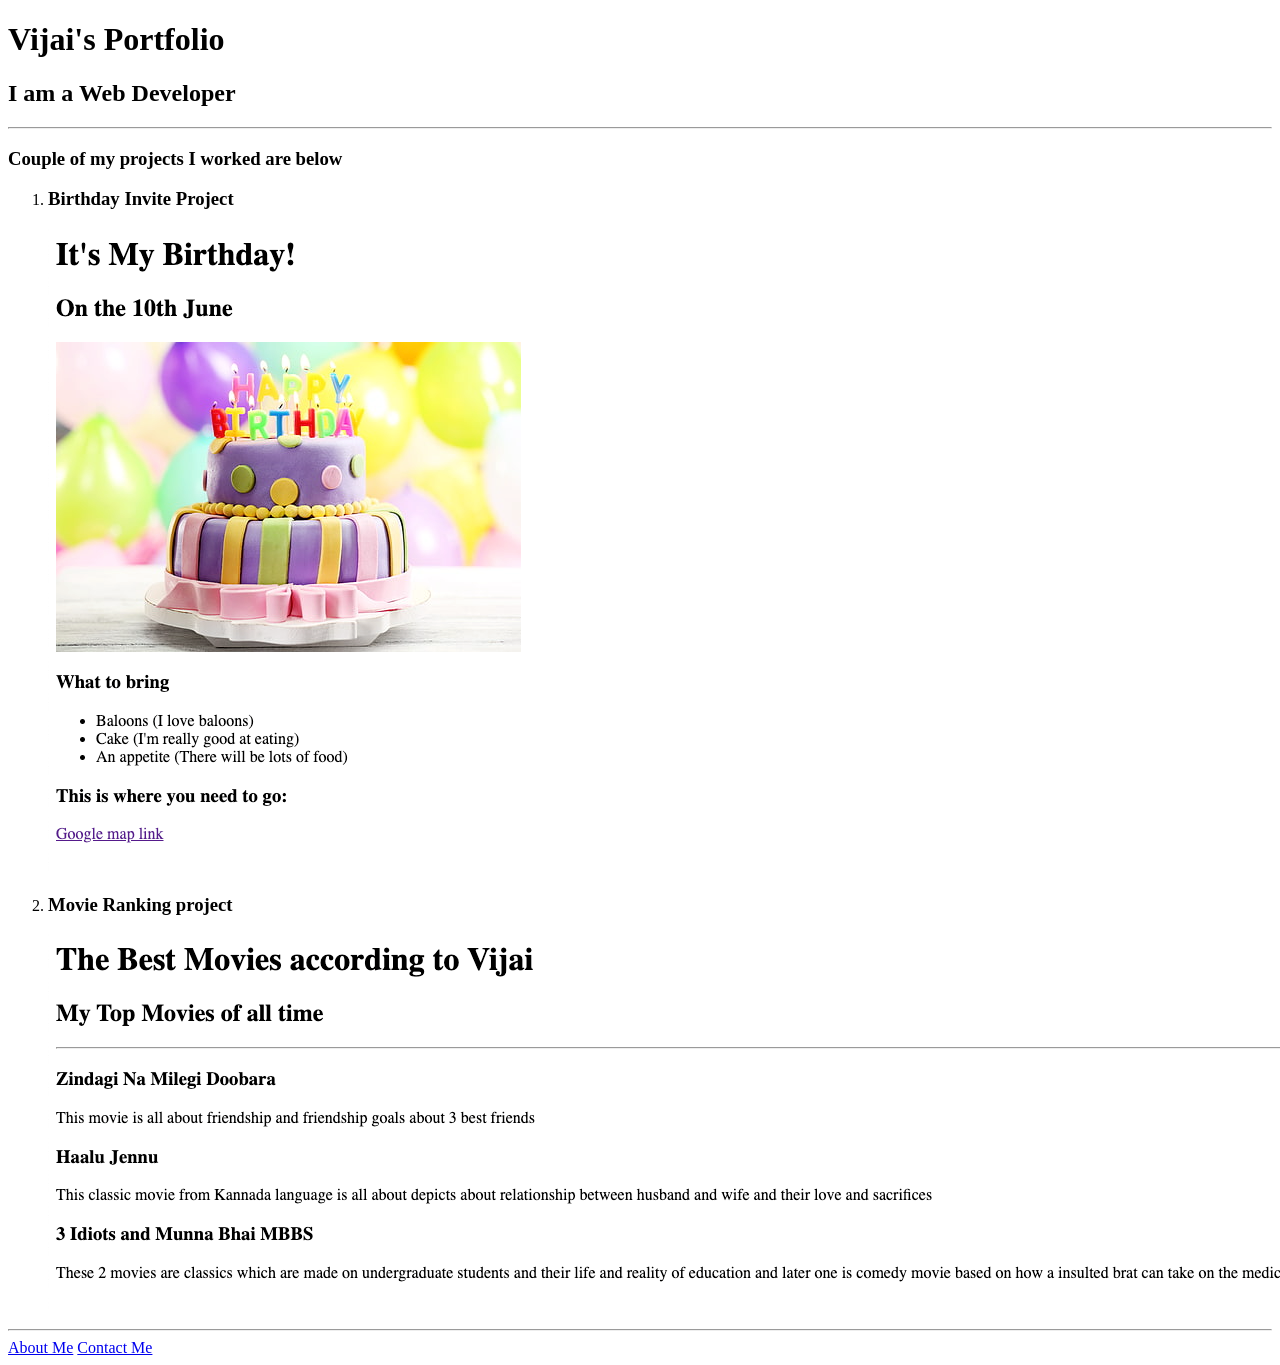
==== index.html @ 80258cab "Add files via upload" ====
<!-- TODO 1: Create the HTML Boilerplate -->
 <!DOCTYPE html>
 <html lang="en">
 <head>
    <meta charset="UTF-8">
    <meta name="viewport" content="width=device-width, initial-scale=1.0">
    <title>My Portfolio</title>
 </head>
 <body>
   <h1>Vijai's Portfolio</h1>
   <h2>I am a Web Developer</h2>
   <hr/>
   <h3>Couple of my projects I worked are below</h3>
   <ol>
      <li>
         <h3>Birthday Invite Project</h3>
         <img src="./assets/images/Bday.png" alt="Birthday project">
      </li>
      <li>
         <h3>Movie Ranking project</h3>
         <img src="./assets/images/FavMovie.png" alt="Favorite Movie Project">
      </li>
   </ol>
   <hr/>
   <a href="./public/about.html">About Me</a>
   <a href="./public/contact.html">Contact Me</a>    
 </body>
 </html>

<!-- TODO 2: Add Your previous projects' HTML into the public folder -->

<!-- TODO 3: Take screenshots of your project previews and add the images to the images folder -->

<!-- TODO 4: Add titles/subtitles etc. -->

<!-- TODO 5: Add a link to the project pages -->

<!-- TODO 6: Add images to show the project previews
HINT for TODO 6: You can use the height attribute set to 200 to make the image smaller:
https://developer.mozilla.org/en-US/docs/Web/HTML/Element/img#attr-height -->

<!-- TODO 7: Add the Contact Me and About Me page links -->
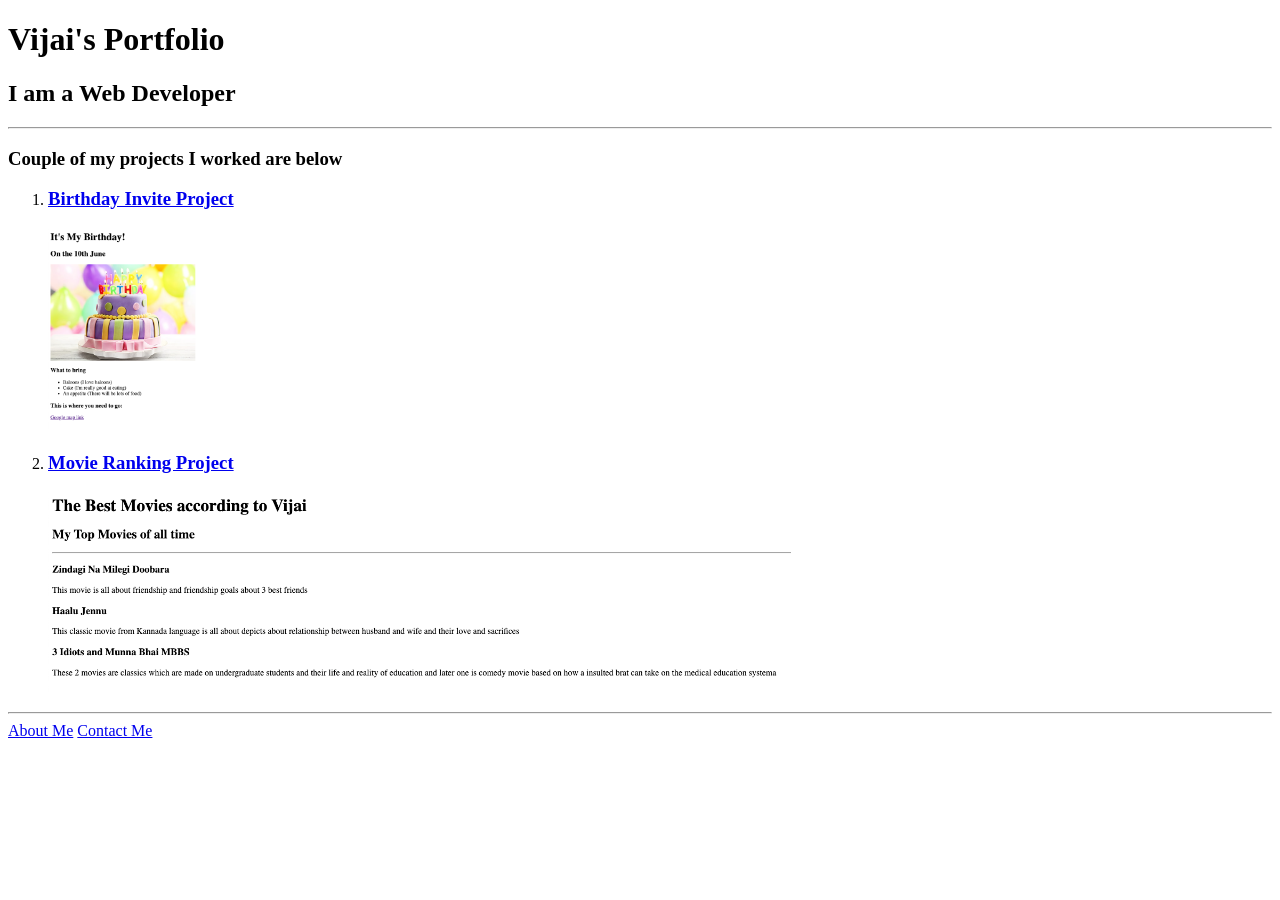
==== commit 5b7eb0ea: "Clean up portfolio pages and remove personal contact details - Link project headings and screenshots" ====
--- a/index.html
+++ b/index.html
@@ -1,42 +1,27 @@
-<!-- TODO 1: Create the HTML Boilerplate -->
- <!DOCTYPE html>
- <html lang="en">
- <head>
-    <meta charset="UTF-8">
-    <meta name="viewport" content="width=device-width, initial-scale=1.0">
-    <title>My Portfolio</title>
- </head>
- <body>
+<!DOCTYPE html>
+<html lang="en">
+<head>
+   <meta charset="UTF-8">
+   <meta name="viewport" content="width=device-width, initial-scale=1.0">
+   <title>My Portfolio</title>
+</head>
+<body>
    <h1>Vijai's Portfolio</h1>
    <h2>I am a Web Developer</h2>
    <hr/>
    <h3>Couple of my projects I worked are below</h3>
    <ol>
       <li>
-         <h3>Birthday Invite Project</h3>
-         <img src="./assets/images/Bday.png" alt="Birthday project">
+         <h3><a href="./public/birthday-invite.html">Birthday Invite Project</a></h3>
+         <a href="./public/birthday-invite.html"><img src="./assets/images/Bday.png" height="200" alt="Birthday invite project preview"></a>
       </li>
       <li>
-         <h3>Movie Ranking project</h3>
-         <img src="./assets/images/FavMovie.png" alt="Favorite Movie Project">
+         <h3><a href="./public/movie-ranking.html">Movie Ranking Project</a></h3>
+         <a href="./public/movie-ranking.html"><img src="./assets/images/FavMovie.png" height="200" alt="Movie ranking project preview"></a>
       </li>
    </ol>
    <hr/>
    <a href="./public/about.html">About Me</a>
-   <a href="./public/contact.html">Contact Me</a>    
- </body>
- </html>
-
-<!-- TODO 2: Add Your previous projects' HTML into the public folder -->
-
-<!-- TODO 3: Take screenshots of your project previews and add the images to the images folder -->
-
-<!-- TODO 4: Add titles/subtitles etc. -->
-
-<!-- TODO 5: Add a link to the project pages -->
-
-<!-- TODO 6: Add images to show the project previews
-HINT for TODO 6: You can use the height attribute set to 200 to make the image smaller:
-https://developer.mozilla.org/en-US/docs/Web/HTML/Element/img#attr-height -->
-
-<!-- TODO 7: Add the Contact Me and About Me page links -->+   <a href="./public/contact.html">Contact Me</a>
+</body>
+</html>
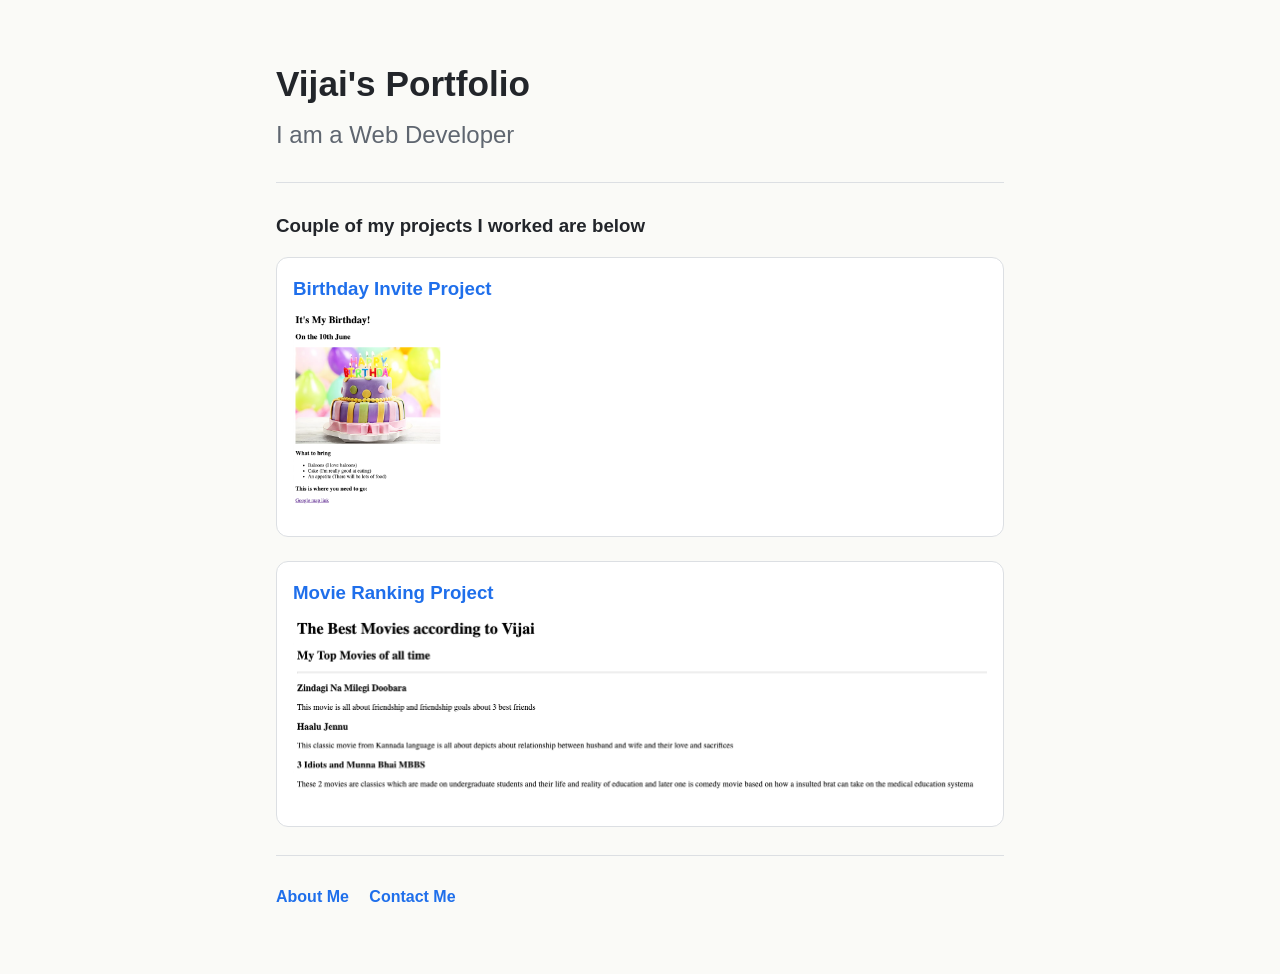
==== commit fd7a4f3e: "Add shared stylesheet with light and dark themes Co-Authored-By: Claude Opus 5.5 <noreply@anthropic." ====
--- a/index.html
+++ b/index.html
@@ -4,6 +4,7 @@
    <meta charset="UTF-8">
    <meta name="viewport" content="width=device-width, initial-scale=1.0">
    <title>My Portfolio</title>
+   <link rel="stylesheet" href="./assets/css/styles.css">
 </head>
 <body>
    <h1>Vijai's Portfolio</h1>
--- a/assets/css/styles.css
+++ b/assets/css/styles.css
@@ -0,0 +1,105 @@
+:root {
+  --bg: #fafaf7;
+  --text: #22252a;
+  --muted: #5f6670;
+  --accent: #1f6feb;
+  --rule: #dcdfe3;
+  --card: #ffffff;
+}
+
+@media (prefers-color-scheme: dark) {
+  :root {
+    --bg: #15171a;
+    --text: #e6e8eb;
+    --muted: #9aa1ab;
+    --accent: #6ea8fe;
+    --rule: #2c3036;
+    --card: #1d2024;
+  }
+}
+
+* {
+  box-sizing: border-box;
+}
+
+body {
+  max-width: 760px;
+  margin: 0 auto;
+  padding: 32px 16px 64px;
+  background: var(--bg);
+  color: var(--text);
+  font-family: -apple-system, BlinkMacSystemFont, "Segoe UI", Roboto, Helvetica, Arial, sans-serif;
+  line-height: 1.6;
+}
+
+h1 {
+  margin-bottom: 4px;
+  font-size: 2.2rem;
+}
+
+h2 {
+  margin-top: 0;
+  color: var(--muted);
+  font-weight: 500;
+}
+
+h3 {
+  margin-bottom: 8px;
+}
+
+hr {
+  margin: 28px 0;
+  border: 0;
+  border-top: 1px solid var(--rule);
+}
+
+a {
+  color: var(--accent);
+  text-decoration: none;
+}
+
+a:hover {
+  text-decoration: underline;
+}
+
+img {
+  max-width: 100%;
+  height: auto;
+  border-radius: 8px;
+}
+
+/* Project list on the home page */
+ol {
+  padding-left: 0;
+  list-style: none;
+}
+
+ol li {
+  margin-bottom: 24px;
+  padding: 16px;
+  background: var(--card);
+  border: 1px solid var(--rule);
+  border-radius: 12px;
+}
+
+ol li h3 {
+  margin-top: 0;
+}
+
+ol li img {
+  max-height: 200px;
+  width: auto;
+}
+
+/* Footer-style page links (About / Contact / Home) */
+body > a {
+  display: inline-block;
+  margin-right: 16px;
+  font-weight: 600;
+}
+
+/* Profile photo on the contact page */
+.profile-photo {
+  width: 100px;
+  border-radius: 50%;
+}
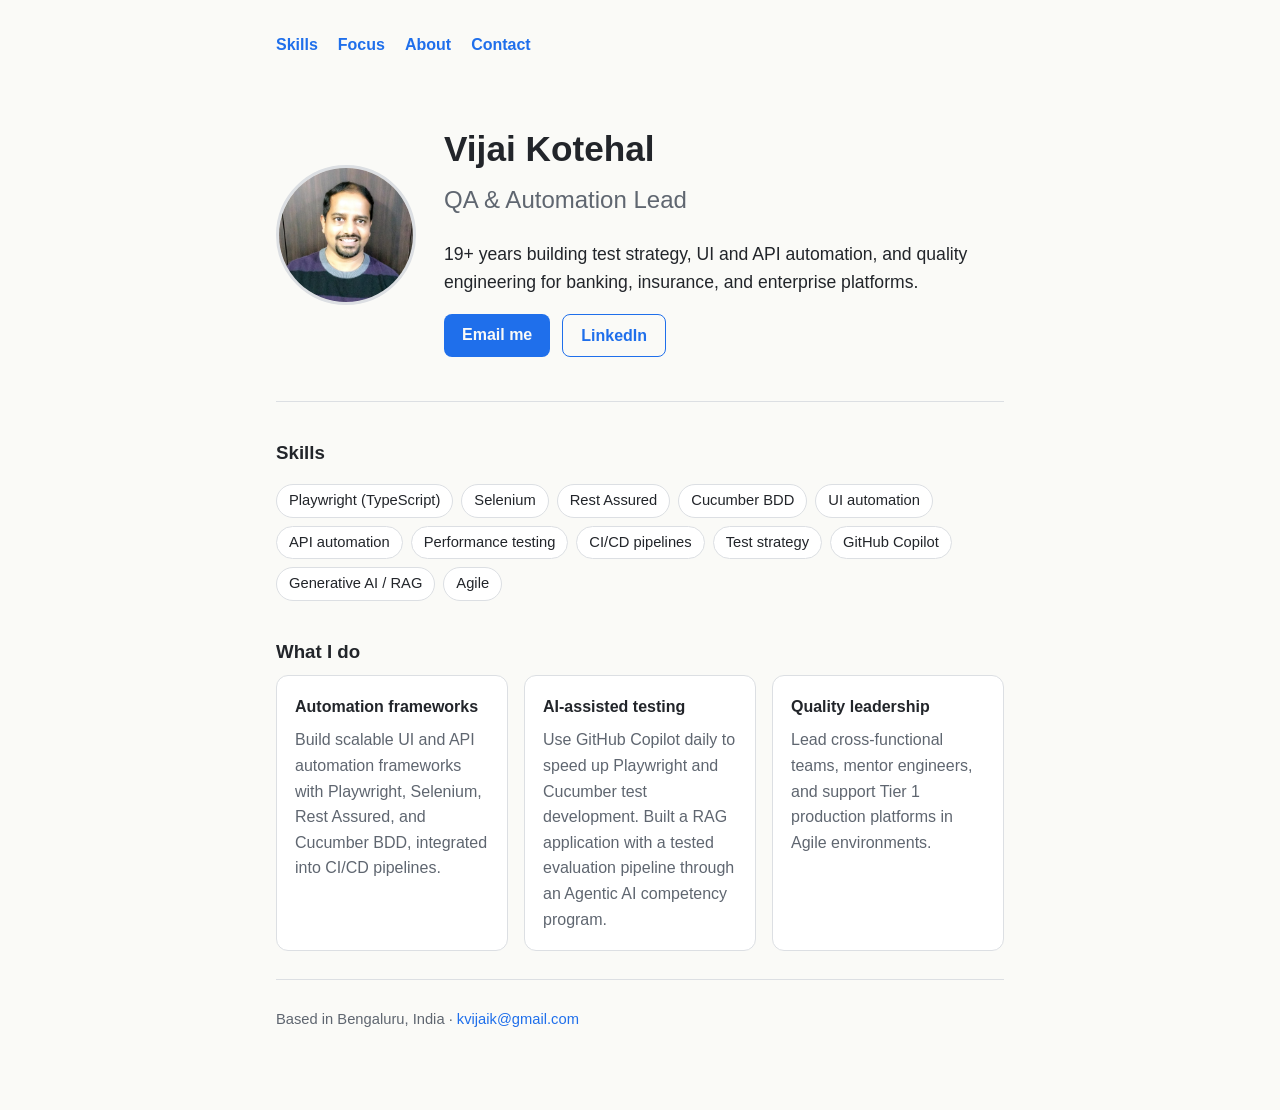
==== commit 45c9a74f: "Turn home page into a real QA and automation portfolio - Remove the course projects (movie ranking, " ====
--- a/index.html
+++ b/index.html
@@ -3,26 +3,76 @@
 <head>
    <meta charset="UTF-8">
    <meta name="viewport" content="width=device-width, initial-scale=1.0">
-   <title>My Portfolio</title>
+   <title>Vijai Kotehal | QA &amp; Automation Lead</title>
+   <meta name="description" content="Vijai Kotehal: QA and Automation Lead with 19+ years in test strategy, UI and API automation, and quality engineering.">
    <link rel="stylesheet" href="./assets/css/styles.css">
 </head>
-<body>
-   <h1>Vijai's Portfolio</h1>
-   <h2>I am a Web Developer</h2>
+<body class="home">
+   <nav class="site-nav">
+      <a href="#skills">Skills</a>
+      <a href="#focus">Focus</a>
+      <a href="./public/about.html">About</a>
+      <a href="./public/contact.html">Contact</a>
+   </nav>
+
+   <header class="hero">
+      <img src="./assets/images/vijai.jpeg" class="hero-photo" alt="Photo of Vijai Kotehal">
+      <div>
+         <h1>Vijai Kotehal</h1>
+         <h2>QA &amp; Automation Lead</h2>
+         <p class="lead">
+            19+ years building test strategy, UI and API automation, and quality engineering
+            for banking, insurance, and enterprise platforms.
+         </p>
+         <p class="hero-links">
+            <a class="button" href="mailto:kvijaik@gmail.com">Email me</a>
+            <a class="button secondary" href="https://www.linkedin.com/in/vijaikotehal/">LinkedIn</a>
+         </p>
+      </div>
+   </header>
+
    <hr/>
-   <h3>Couple of my projects I worked are below</h3>
-   <ol>
-      <li>
-         <h3><a href="./public/birthday-invite.html">Birthday Invite Project</a></h3>
-         <a href="./public/birthday-invite.html"><img src="./assets/images/Bday.png" height="200" alt="Birthday invite project preview"></a>
-      </li>
-      <li>
-         <h3><a href="./public/movie-ranking.html">Movie Ranking Project</a></h3>
-         <a href="./public/movie-ranking.html"><img src="./assets/images/FavMovie.png" height="200" alt="Movie ranking project preview"></a>
-      </li>
-   </ol>
+
+   <section id="skills">
+      <h3>Skills</h3>
+      <ul class="tags">
+         <li>Playwright (TypeScript)</li>
+         <li>Selenium</li>
+         <li>Rest Assured</li>
+         <li>Cucumber BDD</li>
+         <li>UI automation</li>
+         <li>API automation</li>
+         <li>Performance testing</li>
+         <li>CI/CD pipelines</li>
+         <li>Test strategy</li>
+         <li>GitHub Copilot</li>
+         <li>Generative AI / RAG</li>
+         <li>Agile</li>
+      </ul>
+   </section>
+
+   <section id="focus">
+      <h3>What I do</h3>
+      <div class="cards">
+         <article class="card">
+            <h4>Automation frameworks</h4>
+            <p>Build scalable UI and API automation frameworks with Playwright, Selenium, Rest Assured, and Cucumber BDD, integrated into CI/CD pipelines.</p>
+         </article>
+         <article class="card">
+            <h4>AI-assisted testing</h4>
+            <p>Use GitHub Copilot daily to speed up Playwright and Cucumber test development. Built a RAG application with a tested evaluation pipeline through an Agentic AI competency program.</p>
+         </article>
+         <article class="card">
+            <h4>Quality leadership</h4>
+            <p>Lead cross-functional teams, mentor engineers, and support Tier 1 production platforms in Agile environments.</p>
+         </article>
+      </div>
+   </section>
+
    <hr/>
-   <a href="./public/about.html">About Me</a>
-   <a href="./public/contact.html">Contact Me</a>
+
+   <footer class="site-footer">
+      <p>Based in Bengaluru, India &middot; <a href="mailto:kvijaik@gmail.com">kvijaik@gmail.com</a></p>
+   </footer>
 </body>
 </html>
--- a/assets/css/styles.css
+++ b/assets/css/styles.css
@@ -68,29 +68,6 @@
   border-radius: 8px;
 }
 
-/* Project list on the home page */
-ol {
-  padding-left: 0;
-  list-style: none;
-}
-
-ol li {
-  margin-bottom: 24px;
-  padding: 16px;
-  background: var(--card);
-  border: 1px solid var(--rule);
-  border-radius: 12px;
-}
-
-ol li h3 {
-  margin-top: 0;
-}
-
-ol li img {
-  max-height: 200px;
-  width: auto;
-}
-
 /* Footer-style page links (About / Contact / Home) */
 body > a {
   display: inline-block;
@@ -103,3 +80,108 @@
   width: 100px;
   border-radius: 50%;
 }
+
+/* Home page */
+.site-nav {
+  display: flex;
+  flex-wrap: wrap;
+  gap: 20px;
+  margin-bottom: 40px;
+  font-weight: 600;
+}
+
+.hero {
+  display: flex;
+  flex-wrap: wrap;
+  align-items: center;
+  gap: 28px;
+}
+
+.hero-photo {
+  width: 140px;
+  height: 140px;
+  object-fit: cover;
+  border-radius: 50%;
+  border: 3px solid var(--rule);
+}
+
+.hero > div {
+  flex: 1 1 300px;
+}
+
+.lead {
+  font-size: 1.1rem;
+}
+
+.hero-links {
+  display: flex;
+  flex-wrap: wrap;
+  gap: 12px;
+}
+
+.button {
+  display: inline-block;
+  padding: 8px 18px;
+  border-radius: 8px;
+  background: var(--accent);
+  color: var(--bg);
+  font-weight: 600;
+}
+
+.button.secondary {
+  background: transparent;
+  color: var(--accent);
+  border: 1px solid var(--accent);
+}
+
+.button:hover {
+  text-decoration: none;
+  opacity: 0.9;
+}
+
+section {
+  margin-top: 36px;
+}
+
+.tags {
+  display: flex;
+  flex-wrap: wrap;
+  gap: 8px;
+  padding: 0;
+  list-style: none;
+}
+
+.tags li {
+  padding: 4px 12px;
+  border: 1px solid var(--rule);
+  border-radius: 999px;
+  background: var(--card);
+  font-size: 0.92rem;
+}
+
+.cards {
+  display: grid;
+  grid-template-columns: repeat(auto-fit, minmax(210px, 1fr));
+  gap: 16px;
+}
+
+.card {
+  padding: 18px;
+  background: var(--card);
+  border: 1px solid var(--rule);
+  border-radius: 12px;
+}
+
+.card h4 {
+  margin: 0 0 8px;
+}
+
+.card p {
+  margin: 0;
+  color: var(--muted);
+}
+
+.site-footer {
+  color: var(--muted);
+  font-size: 0.92rem;
+}
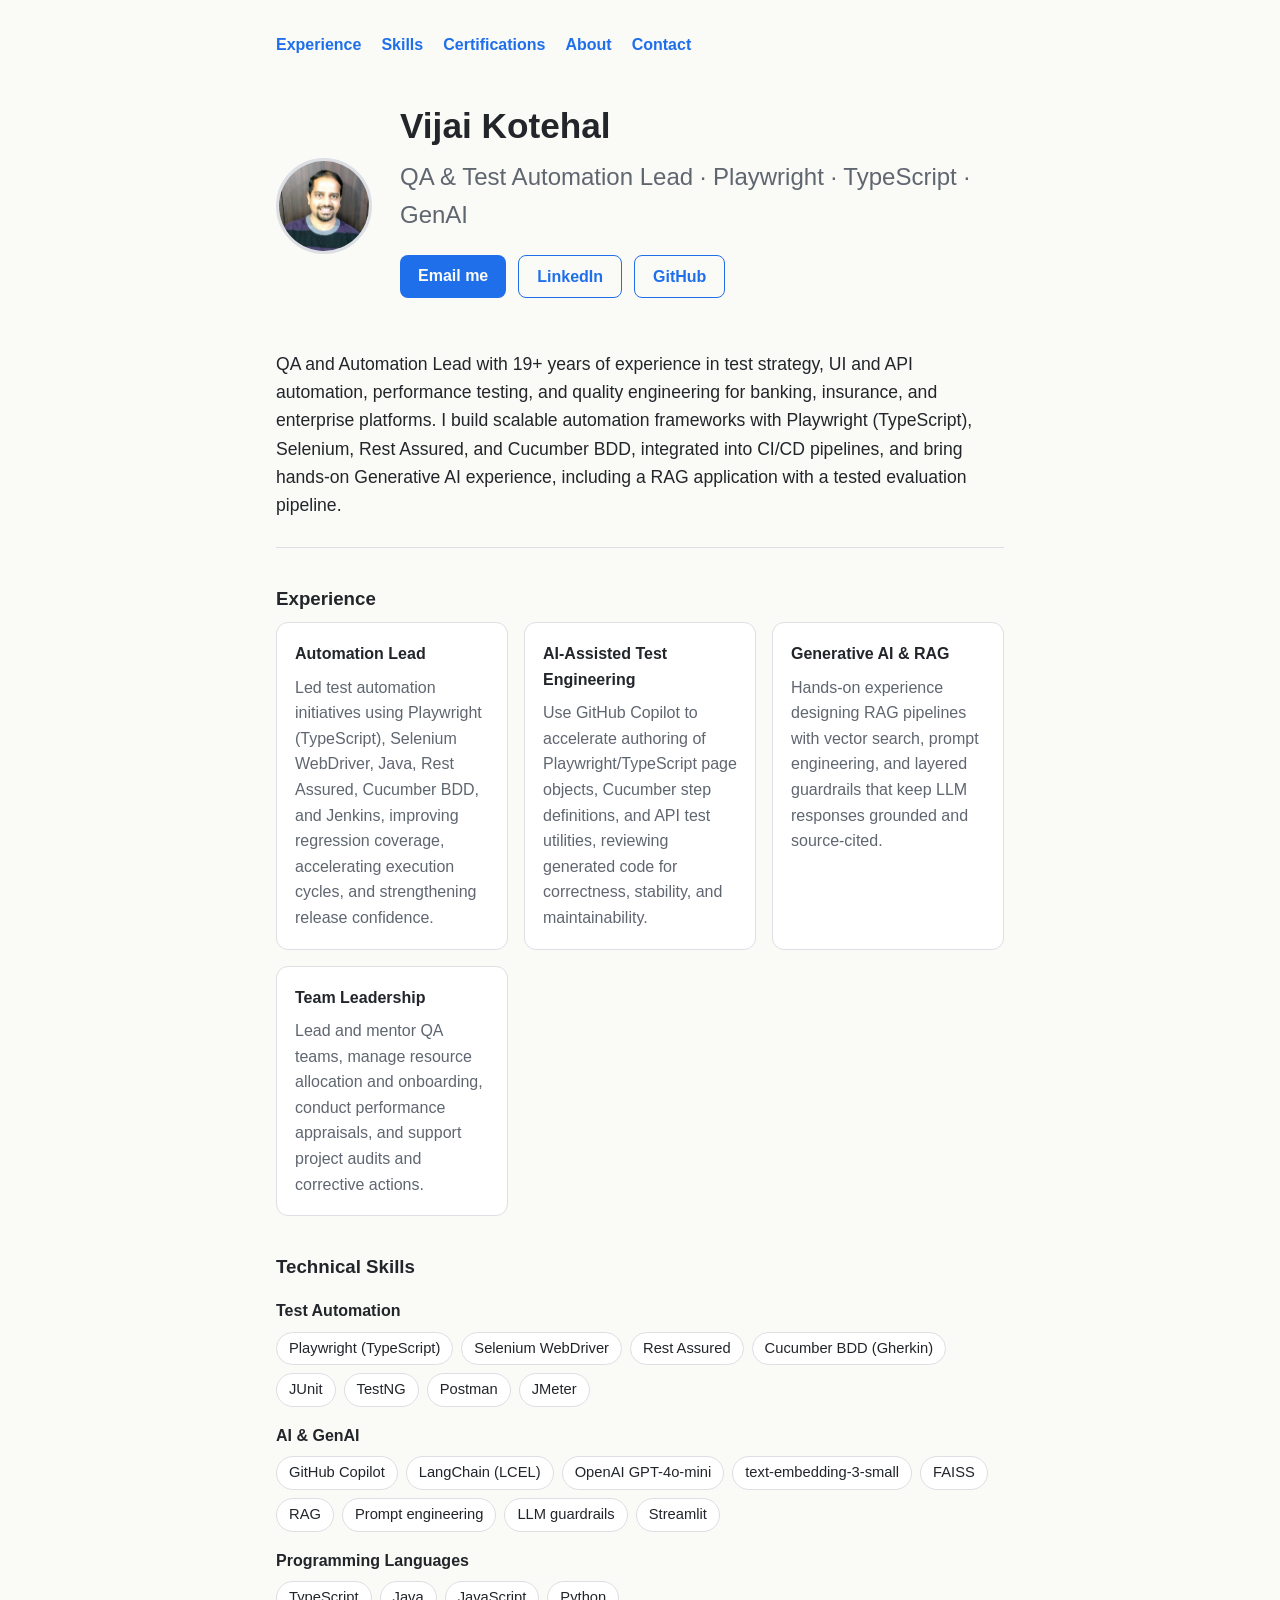
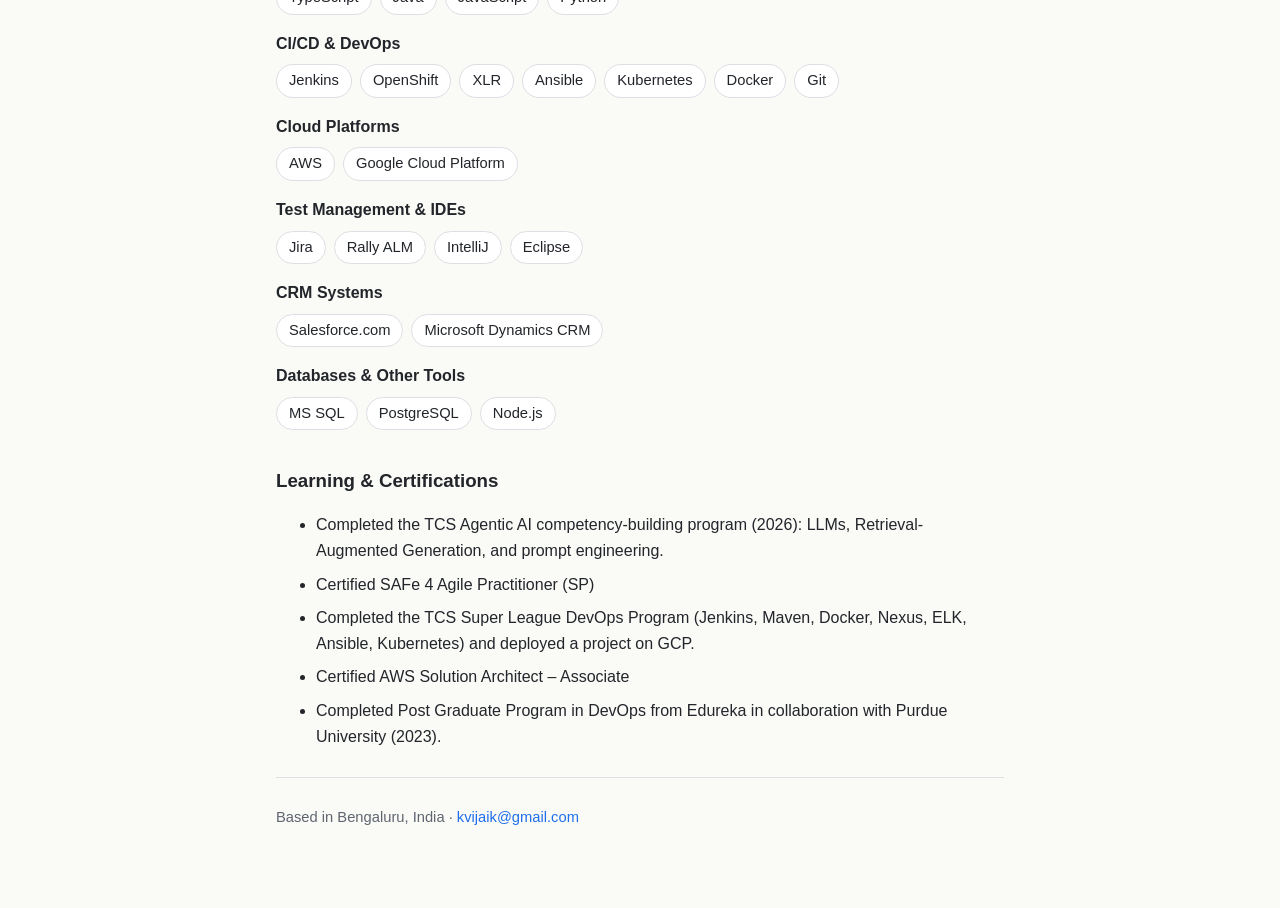
==== commit 2022fa38: "Update portfolio from resume and shrink profile photo - Add experience, grouped technical skills, an" ====
--- a/index.html
+++ b/index.html
@@ -3,70 +3,104 @@
 <head>
    <meta charset="UTF-8">
    <meta name="viewport" content="width=device-width, initial-scale=1.0">
-   <title>Vijai Kotehal | QA &amp; Automation Lead</title>
-   <meta name="description" content="Vijai Kotehal: QA and Automation Lead with 19+ years in test strategy, UI and API automation, and quality engineering.">
+   <title>Vijai Kotehal | QA &amp; Test Automation Lead</title>
+   <meta name="description" content="Vijai Kotehal: QA and Test Automation Lead with 19+ years in Playwright, TypeScript, API automation, and Generative AI.">
    <link rel="stylesheet" href="./assets/css/styles.css">
 </head>
 <body class="home">
    <nav class="site-nav">
+      <a href="#experience">Experience</a>
       <a href="#skills">Skills</a>
-      <a href="#focus">Focus</a>
+      <a href="#certifications">Certifications</a>
       <a href="./public/about.html">About</a>
       <a href="./public/contact.html">Contact</a>
    </nav>
 
    <header class="hero">
-      <img src="./assets/images/vijai.jpeg" class="hero-photo" alt="Photo of Vijai Kotehal">
+      <img src="./assets/images/vijai.jpeg" class="hero-photo" width="96" height="96" alt="Photo of Vijai Kotehal">
       <div>
          <h1>Vijai Kotehal</h1>
-         <h2>QA &amp; Automation Lead</h2>
-         <p class="lead">
-            19+ years building test strategy, UI and API automation, and quality engineering
-            for banking, insurance, and enterprise platforms.
-         </p>
+         <h2>QA &amp; Test Automation Lead &middot; Playwright &middot; TypeScript &middot; GenAI</h2>
          <p class="hero-links">
             <a class="button" href="mailto:kvijaik@gmail.com">Email me</a>
             <a class="button secondary" href="https://www.linkedin.com/in/vijaikotehal/">LinkedIn</a>
+            <a class="button secondary" href="https://github.com/kvijaik">GitHub</a>
          </p>
       </div>
    </header>
 
+   <section id="summary">
+      <p class="lead">
+         QA and Automation Lead with 19+ years of experience in test strategy, UI and API automation,
+         performance testing, and quality engineering for banking, insurance, and enterprise platforms.
+         I build scalable automation frameworks with Playwright (TypeScript), Selenium, Rest Assured, and
+         Cucumber BDD, integrated into CI/CD pipelines, and bring hands-on Generative AI experience,
+         including a RAG application with a tested evaluation pipeline.
+      </p>
+   </section>
+
    <hr/>
 
-   <section id="skills">
-      <h3>Skills</h3>
-      <ul class="tags">
-         <li>Playwright (TypeScript)</li>
-         <li>Selenium</li>
-         <li>Rest Assured</li>
-         <li>Cucumber BDD</li>
-         <li>UI automation</li>
-         <li>API automation</li>
-         <li>Performance testing</li>
-         <li>CI/CD pipelines</li>
-         <li>Test strategy</li>
-         <li>GitHub Copilot</li>
-         <li>Generative AI / RAG</li>
-         <li>Agile</li>
-      </ul>
+   <section id="experience">
+      <h3>Experience</h3>
+      <div class="cards">
+         <article class="card">
+            <h4>Automation Lead</h4>
+            <p>Led test automation initiatives using Playwright (TypeScript), Selenium WebDriver, Java, Rest Assured, Cucumber BDD, and Jenkins, improving regression coverage, accelerating execution cycles, and strengthening release confidence.</p>
+         </article>
+         <article class="card">
+            <h4>AI-Assisted Test Engineering</h4>
+            <p>Use GitHub Copilot to accelerate authoring of Playwright/TypeScript page objects, Cucumber step definitions, and API test utilities, reviewing generated code for correctness, stability, and maintainability.</p>
+         </article>
+         <article class="card">
+            <h4>Generative AI &amp; RAG</h4>
+            <p>Hands-on experience designing RAG pipelines with vector search, prompt engineering, and layered guardrails that keep LLM responses grounded and source-cited.</p>
+         </article>
+         <article class="card">
+            <h4>Team Leadership</h4>
+            <p>Lead and mentor QA teams, manage resource allocation and onboarding, conduct performance appraisals, and support project audits and corrective actions.</p>
+         </article>
+      </div>
    </section>
 
-   <section id="focus">
-      <h3>What I do</h3>
-      <div class="cards">
-         <article class="card">
-            <h4>Automation frameworks</h4>
-            <p>Build scalable UI and API automation frameworks with Playwright, Selenium, Rest Assured, and Cucumber BDD, integrated into CI/CD pipelines.</p>
-         </article>
-         <article class="card">
-            <h4>AI-assisted testing</h4>
-            <p>Use GitHub Copilot daily to speed up Playwright and Cucumber test development. Built a RAG application with a tested evaluation pipeline through an Agentic AI competency program.</p>
-         </article>
-         <article class="card">
-            <h4>Quality leadership</h4>
-            <p>Lead cross-functional teams, mentor engineers, and support Tier 1 production platforms in Agile environments.</p>
-         </article>
-      </div>
+   <section id="skills">
+      <h3>Technical Skills</h3>
+      <dl class="skills">
+         <dt>Test Automation</dt>
+         <dd><ul class="tags"><li>Playwright (TypeScript)</li><li>Selenium WebDriver</li><li>Rest Assured</li><li>Cucumber BDD (Gherkin)</li><li>JUnit</li><li>TestNG</li><li>Postman</li><li>JMeter</li></ul></dd>
+
+         <dt>AI &amp; GenAI</dt>
+         <dd><ul class="tags"><li>GitHub Copilot</li><li>LangChain (LCEL)</li><li>OpenAI GPT-4o-mini</li><li>text-embedding-3-small</li><li>FAISS</li><li>RAG</li><li>Prompt engineering</li><li>LLM guardrails</li><li>Streamlit</li></ul></dd>
+
+         <dt>Programming Languages</dt>
+         <dd><ul class="tags"><li>TypeScript</li><li>Java</li><li>JavaScript</li><li>Python</li></ul></dd>
+
+         <dt>CI/CD &amp; DevOps</dt>
+         <dd><ul class="tags"><li>Jenkins</li><li>OpenShift</li><li>XLR</li><li>Ansible</li><li>Kubernetes</li><li>Docker</li><li>Git</li></ul></dd>
+
+         <dt>Cloud Platforms</dt>
+         <dd><ul class="tags"><li>AWS</li><li>Google Cloud Platform</li></ul></dd>
+
+         <dt>Test Management &amp; IDEs</dt>
+         <dd><ul class="tags"><li>Jira</li><li>Rally ALM</li><li>IntelliJ</li><li>Eclipse</li></ul></dd>
+
+         <dt>CRM Systems</dt>
+         <dd><ul class="tags"><li>Salesforce.com</li><li>Microsoft Dynamics CRM</li></ul></dd>
+
+         <dt>Databases &amp; Other Tools</dt>
+         <dd><ul class="tags"><li>MS SQL</li><li>PostgreSQL</li><li>Node.js</li></ul></dd>
+      </dl>
+   </section>
+
+   <section id="certifications">
+      <h3>Learning &amp; Certifications</h3>
+      <ul class="cert-list">
+         <li>Completed the TCS Agentic AI competency-building program (2026): LLMs, Retrieval-Augmented Generation, and prompt engineering.</li>
+         <li>Certified SAFe 4 Agile Practitioner (SP)</li>
+         <li>Completed the TCS Super League DevOps Program (Jenkins, Maven, Docker, Nexus, ELK, Ansible, Kubernetes) and deployed a project on GCP.</li>
+         <li>Certified AWS Solution Architect &ndash; Associate</li>
+         <li>Completed Post Graduate Program in DevOps from Edureka in collaboration with Purdue University (2023).</li>
+      </ul>
    </section>
 
    <hr/>
--- a/assets/css/styles.css
+++ b/assets/css/styles.css
@@ -98,15 +98,19 @@
 }
 
 .hero-photo {
-  width: 140px;
-  height: 140px;
+  width: 96px;
+  height: 96px;
   object-fit: cover;
   border-radius: 50%;
   border: 3px solid var(--rule);
 }
 
 .hero > div {
-  flex: 1 1 300px;
+  flex: 1 1 280px;
+}
+
+.hero h1 {
+  margin-top: 0;
 }
 
 .lead {
@@ -185,3 +189,20 @@
   color: var(--muted);
   font-size: 0.92rem;
 }
+
+.skills dt {
+  margin-top: 16px;
+  font-weight: 600;
+}
+
+.skills dd {
+  margin: 0;
+}
+
+.skills .tags {
+  margin: 8px 0 0;
+}
+
+.cert-list li {
+  margin-bottom: 8px;
+}
